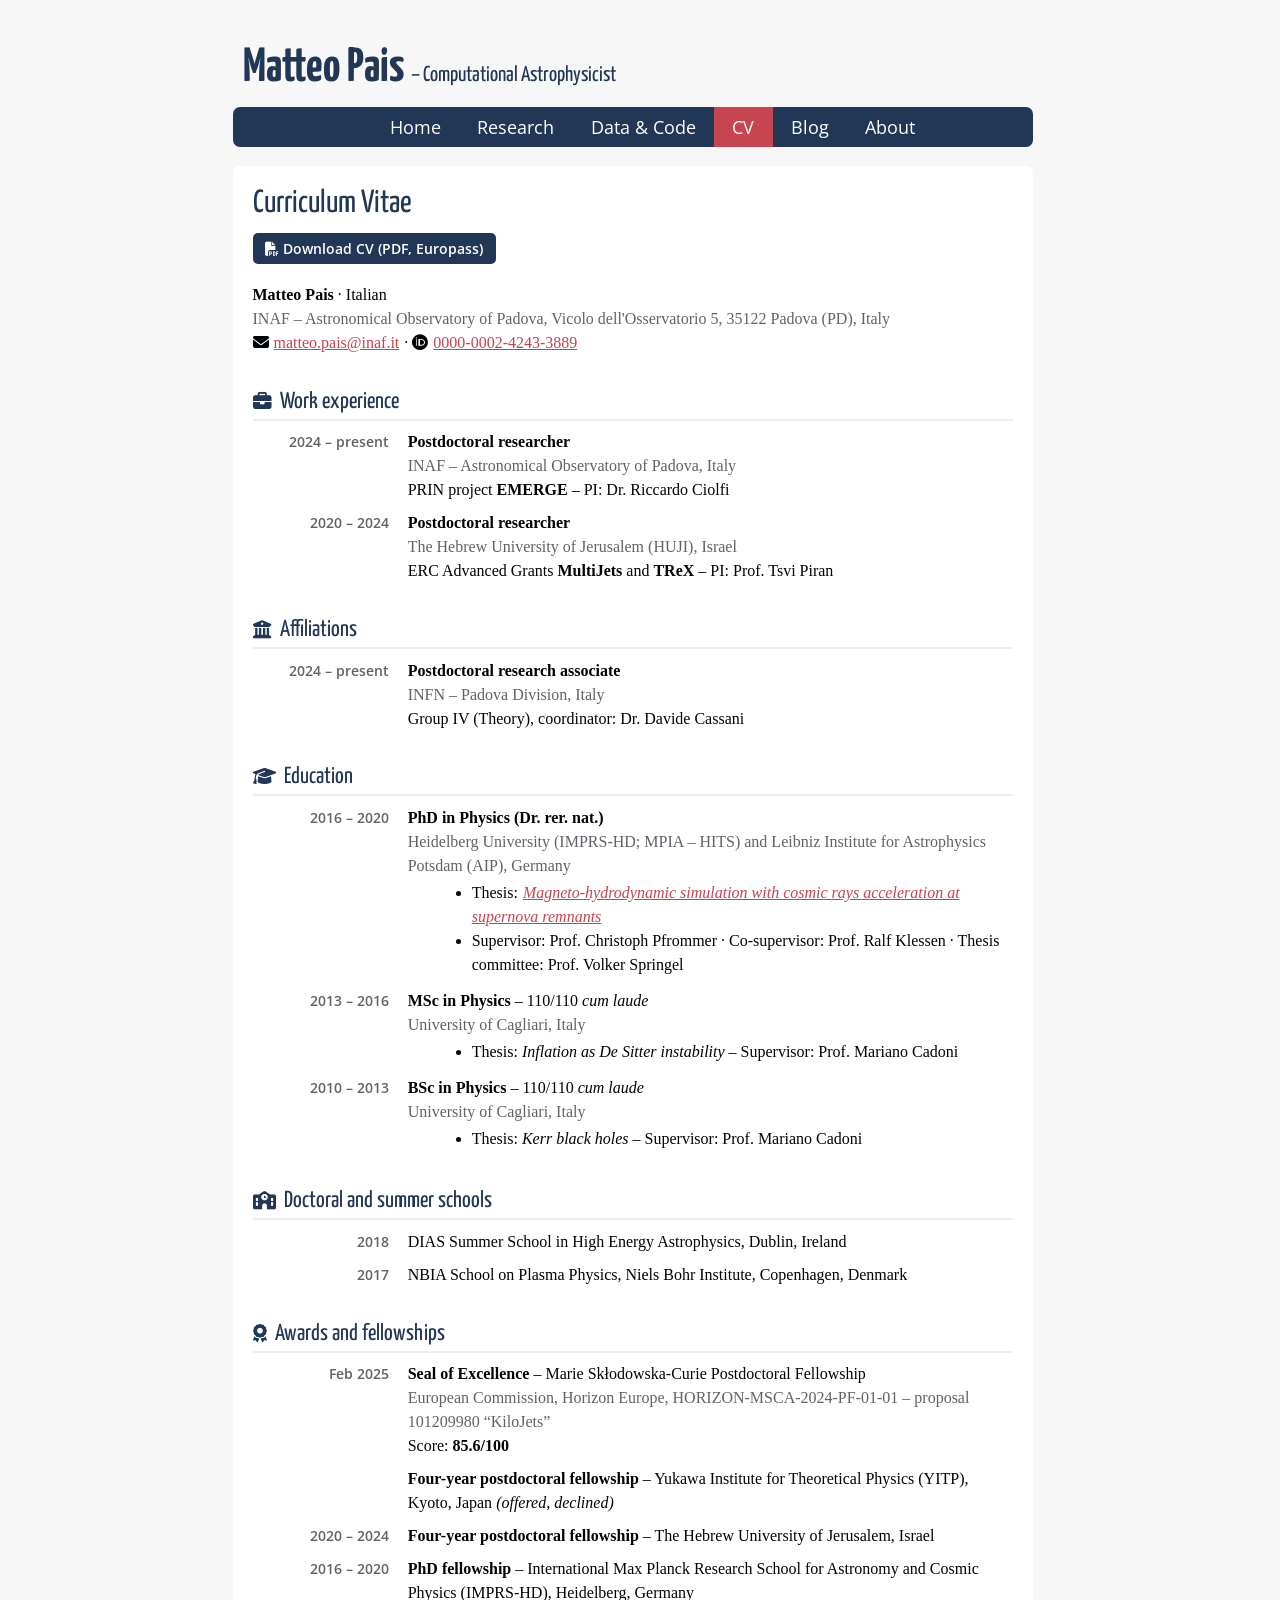
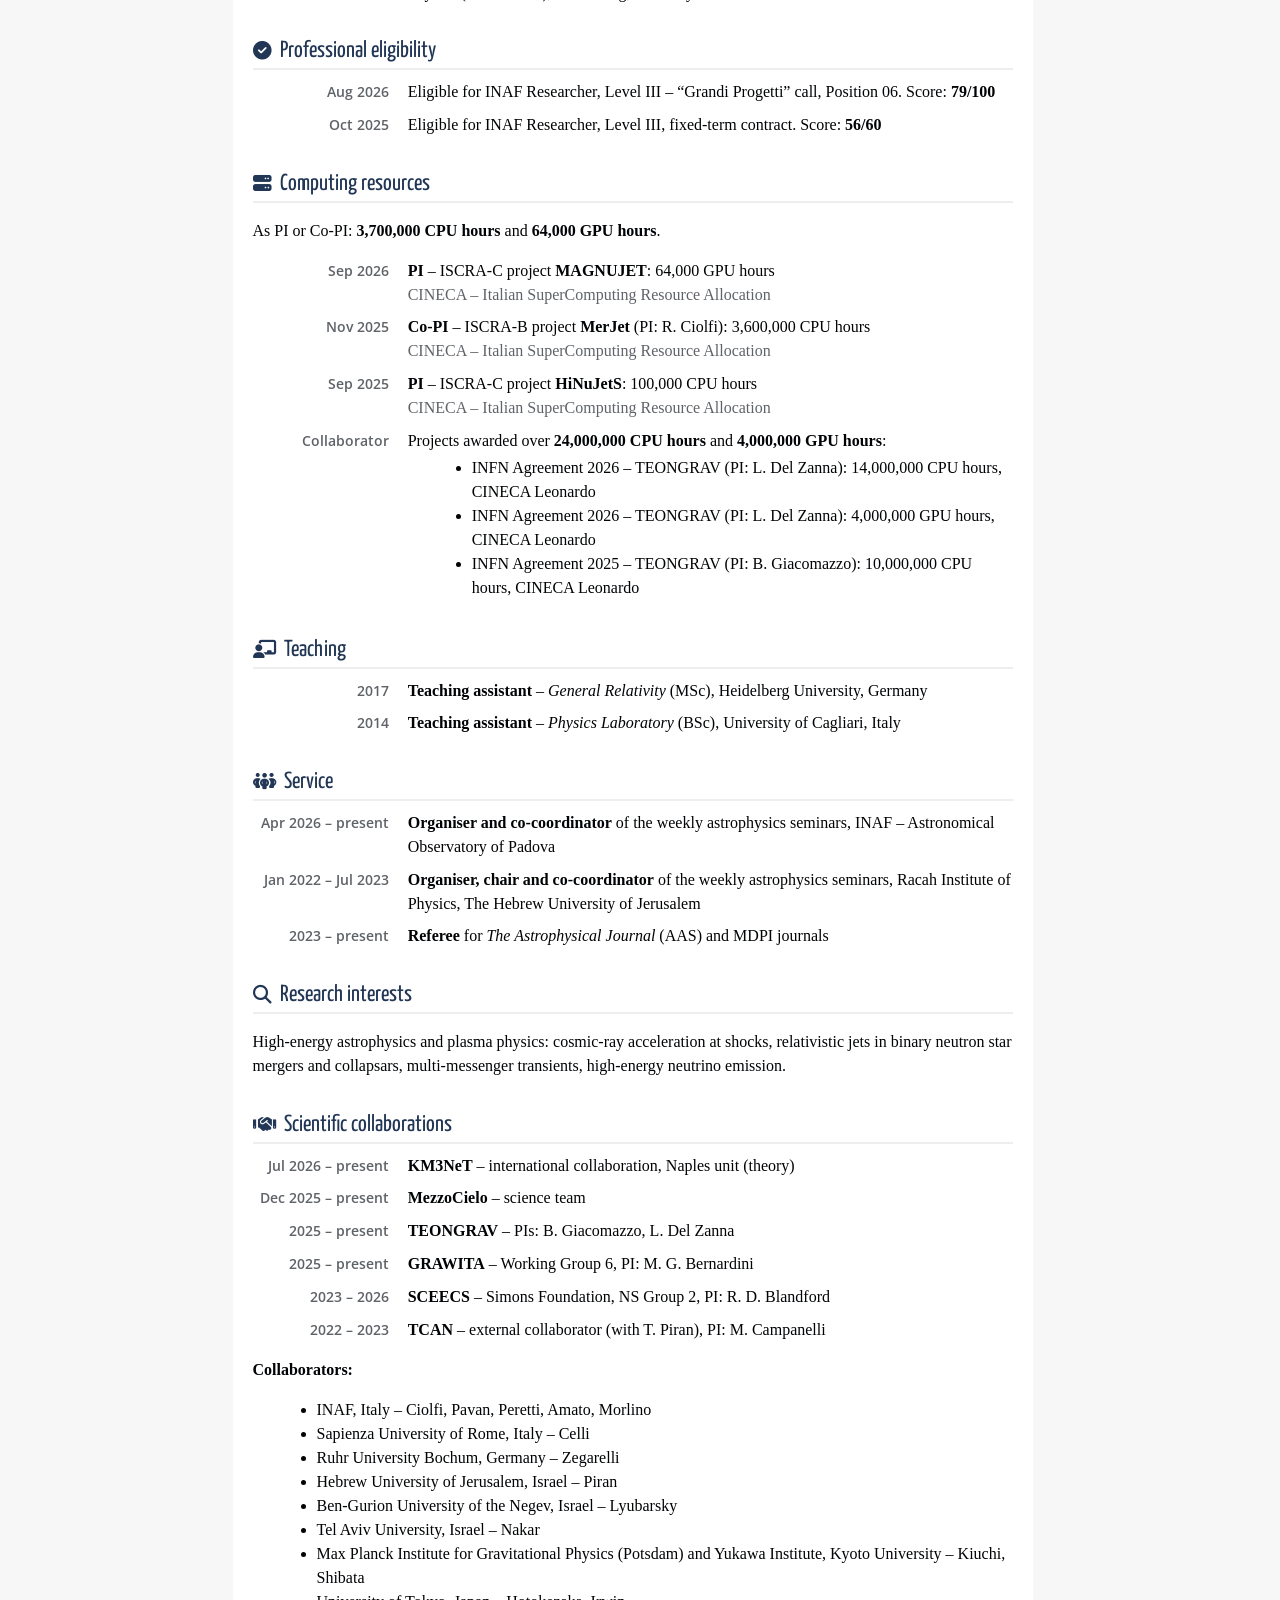
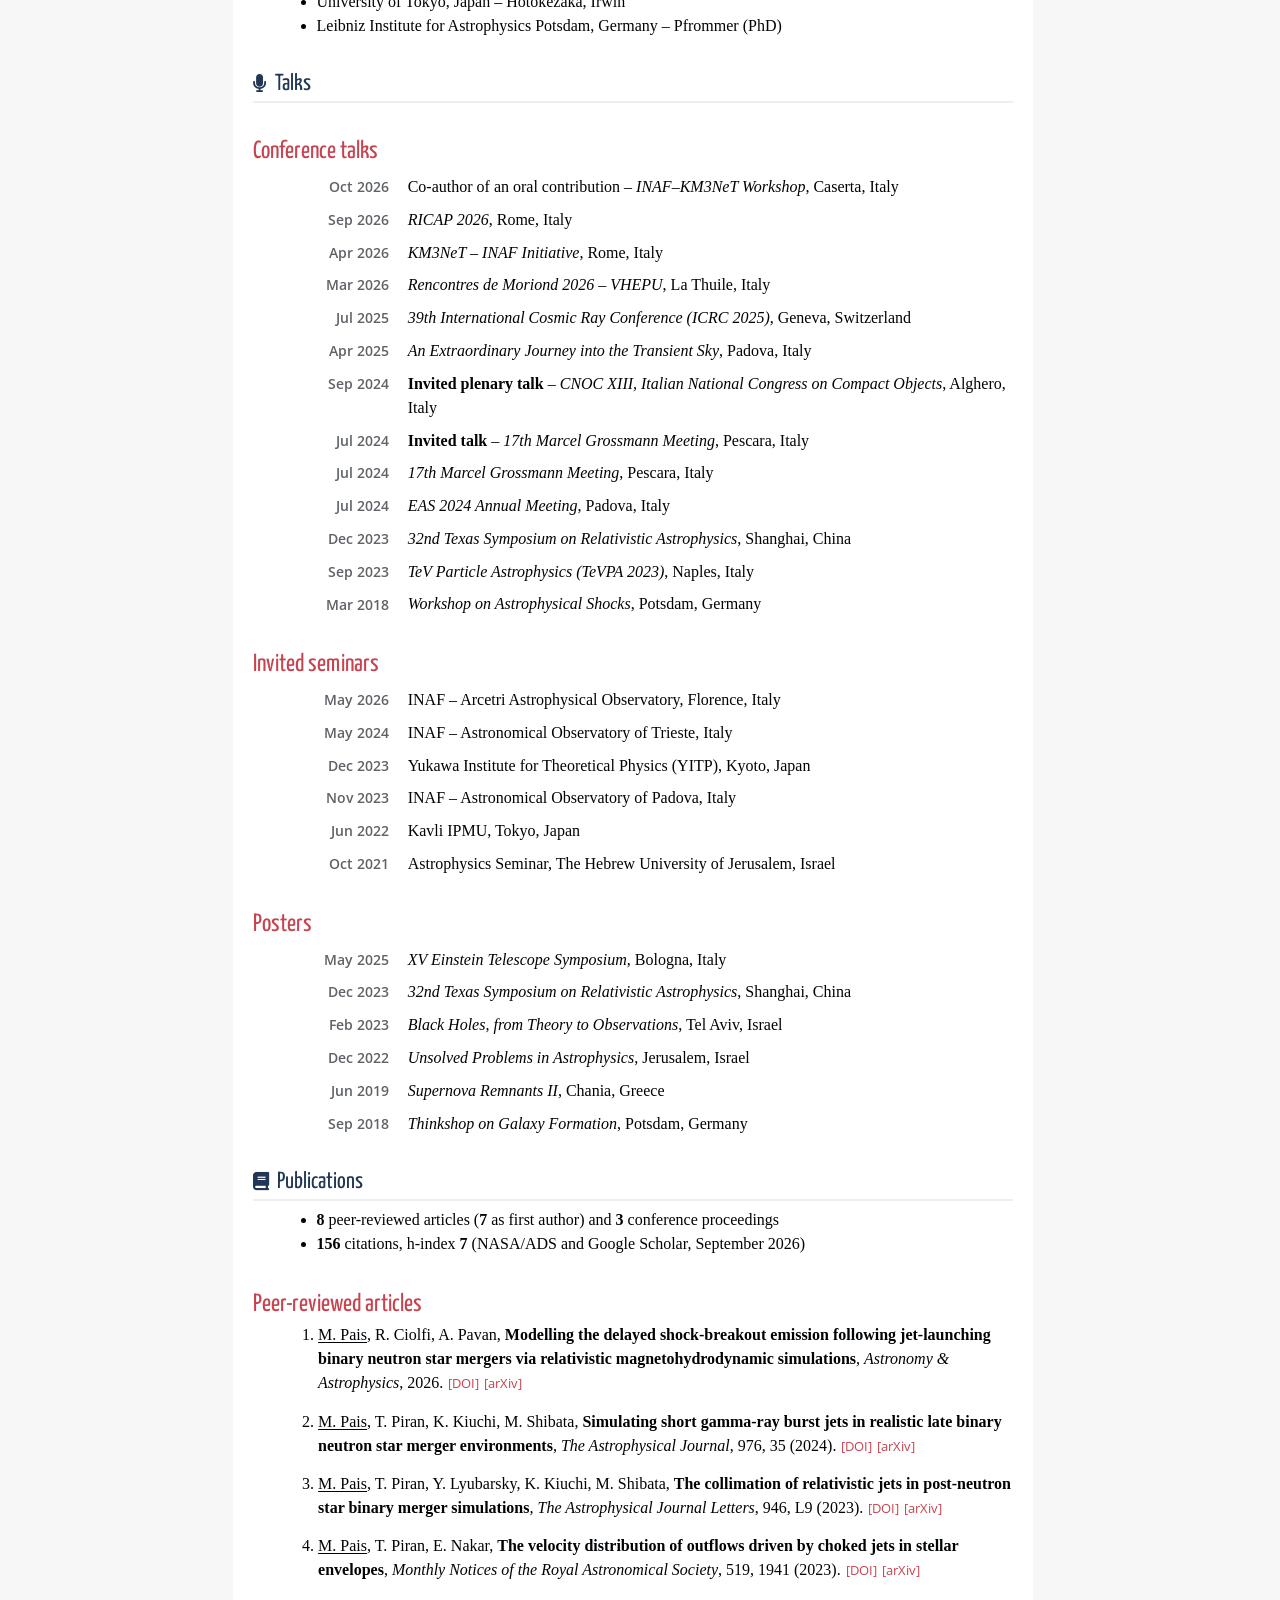
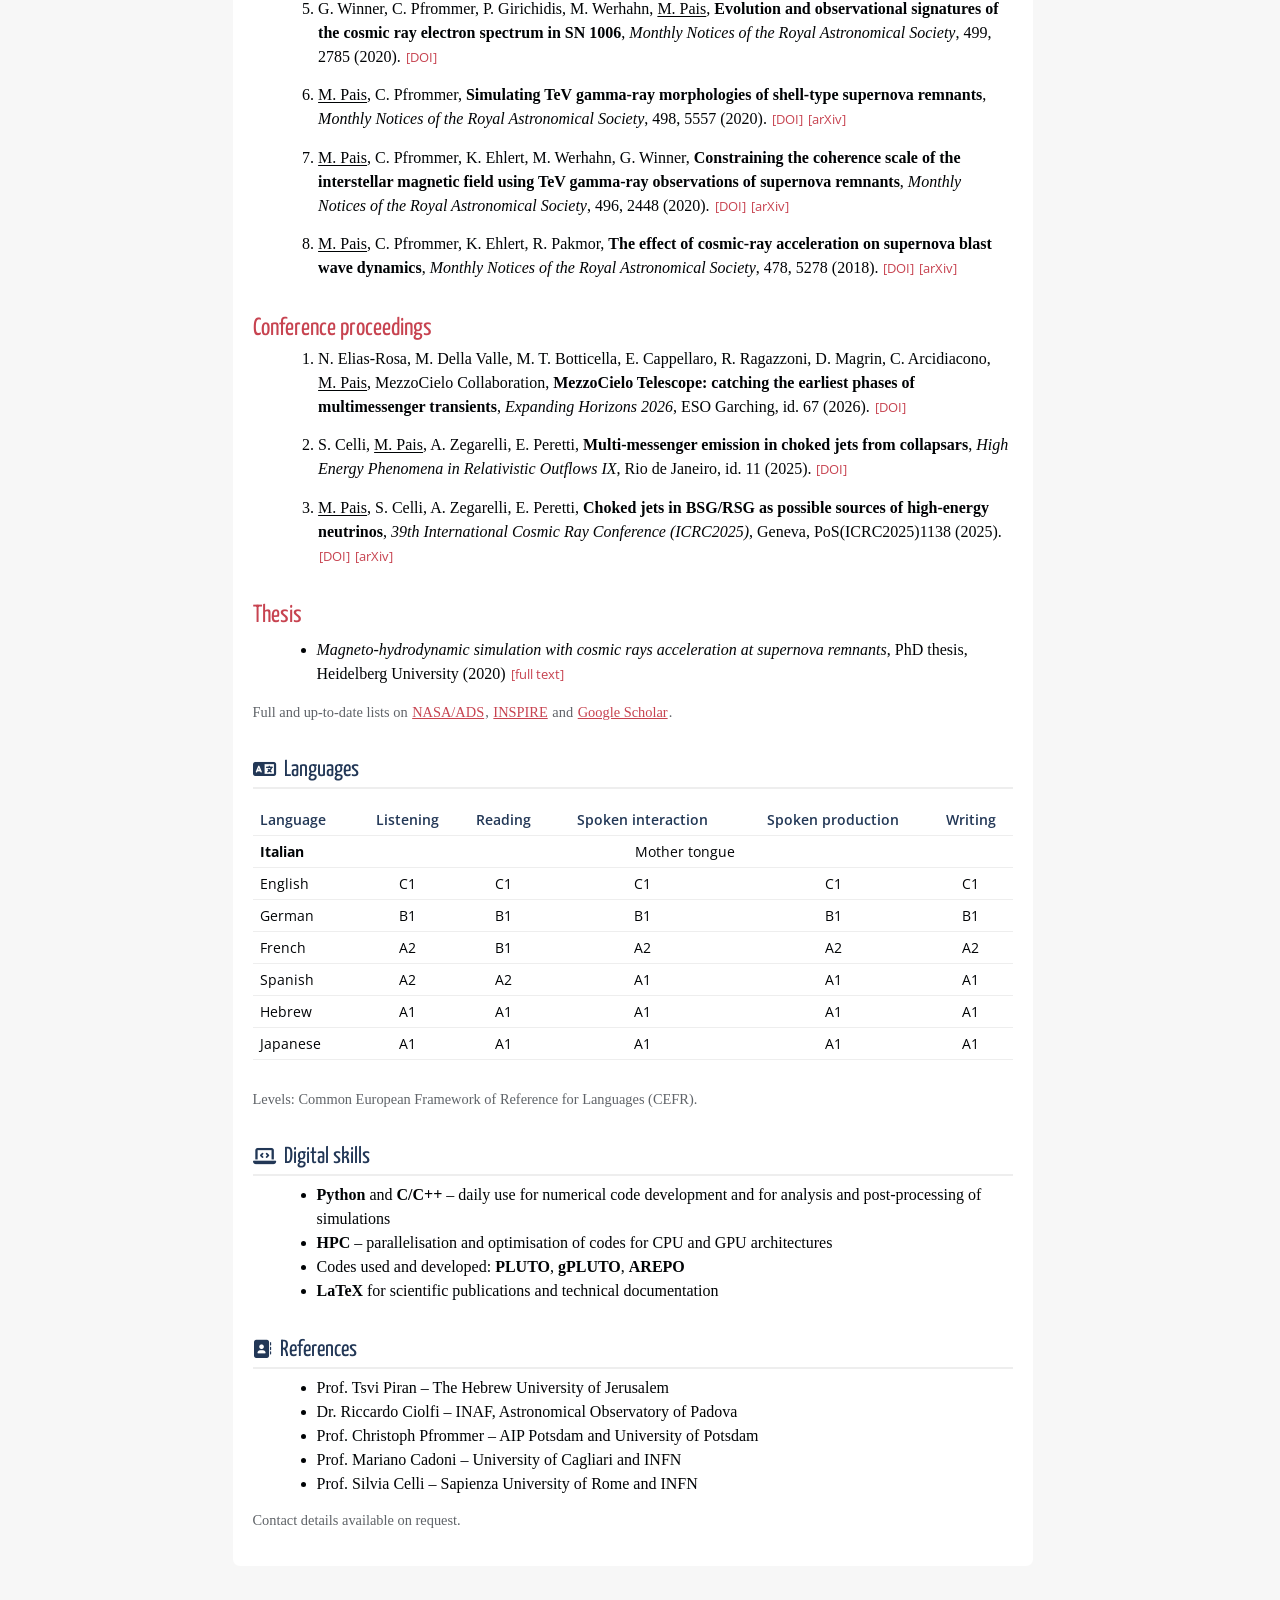
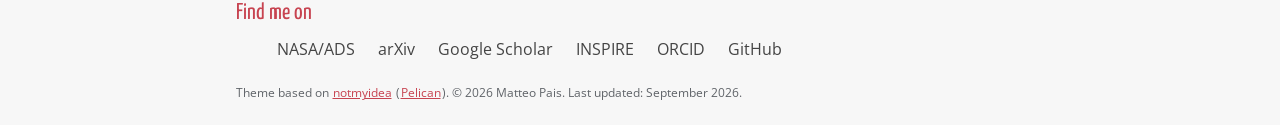
==== cv.html @ 7fea7e59 "Rewrite site: news, research, data & code, CV, blog, about - Home: updated bio (INAF-OAPd, INFN, KM3" ====
<!DOCTYPE html>
<html lang="en">
<head>
  <meta charset="utf-8" />
  <meta name="viewport" content="width=device-width, initial-scale=1.0" />
  <title>CV – Matteo Pais</title>
  <meta name="description" content="Curriculum vitae of Matteo Pais (extended Europass version)." />
  <meta name="author" content="Matteo Pais" />
  <meta property="og:site_name" content="Matteo Pais" />
  <meta property="og:title" content="CV – Matteo Pais" />
  <meta property="og:description" content="Curriculum vitae of Matteo Pais (extended Europass version)." />
  <meta property="og:image" content="https://metatapios.github.io/me.jpg" />
  <meta property="og:url" content="https://metatapios.github.io/cv.html" />
  <link rel="preconnect" href="https://fonts.googleapis.com" />
  <link rel="preconnect" href="https://fonts.gstatic.com" crossorigin />
  <link rel="stylesheet" href="https://fonts.googleapis.com/css2?family=Open+Sans:ital,wght@0,400;0,600;0,700;1,400&amp;family=Yanone+Kaffeesatz:wght@400;700&amp;display=swap" />
  <link rel="stylesheet" href="https://cdnjs.cloudflare.com/ajax/libs/font-awesome/6.1.1/css/all.min.css" integrity="sha512-KfkfwYDsLkIlwQp6LFnl8zNdLGxu9YAA1QvwINks4PhcElQSvqcyVLLD9aMhXd13uQjoXtEKNosOWaZqXgel0g==" crossorigin="anonymous" referrerpolicy="no-referrer" />
  <link rel="stylesheet" href="main.css" />
  <link rel="stylesheet" href="site.css" />
  <!-- Google Analytics (GA4) -->
  <script async src="https://www.googletagmanager.com/gtag/js?id=G-FQSKMZWFDB"></script>
  <script>
    window.dataLayer = window.dataLayer || [];
    function gtag(){dataLayer.push(arguments);}
    gtag('js', new Date());
    gtag('config', 'G-FQSKMZWFDB');
  </script>
</head>

<body id="cv" class="home">
  <header id="banner" class="body">
    <h1><a href="index.html">Matteo Pais <strong>– Computational Astrophysicist</strong></a></h1>
    <nav>
      <ul>
        <li><a href="index.html">Home</a></li>
        <li><a href="research.html">Research</a></li>
        <li><a href="data-code.html">Data &amp; Code</a></li>
        <li class="active"><a href="cv.html">CV</a></li>
        <li><a href="blog.html">Blog</a></li>
        <li><a href="about.html">About</a></li>
      </ul>
    </nav>
  </header><!-- /#banner -->

  <section id="content" class="body">
<h2>Curriculum Vitae</h2>
<p class="cv-actions">
  <a class="btn" href="files/CV.pdf"><i class="fa-solid fa-file-pdf"></i> Download CV (PDF, Europass)</a>
</p>
<p><strong>Matteo Pais</strong> · Italian<br>
<span class="muted">INAF – Astronomical Observatory of Padova, Vicolo dell'Osservatorio 5, 35122 Padova (PD), Italy</span><br>
<i class="fa-solid fa-envelope"></i> <a class="eml" data-u="matteo.pais" data-d="inaf.it" href="index.html">matteo.pais [at] inaf.it</a> ·
<i class="fa-brands fa-orcid"></i> <a href="https://orcid.org/0000-0002-4243-3889">0000-0002-4243-3889</a></p>
<h2 class="cv-section"><i class="fa-solid fa-briefcase"></i> Work experience</h2>
<dl class="cv">
  <dt>2024 – present</dt>
  <dd><strong>Postdoctoral researcher</strong><br><span class='org'>INAF – Astronomical Observatory of Padova, Italy</span><br>PRIN project <strong>EMERGE</strong> – PI: Dr. Riccardo Ciolfi</dd>
  <dt>2020 – 2024</dt>
  <dd><strong>Postdoctoral researcher</strong><br><span class='org'>The Hebrew University of Jerusalem (HUJI), Israel</span><br>ERC Advanced Grants <strong>MultiJets</strong> and <strong>TReX</strong> – PI: Prof. Tsvi Piran</dd>
</dl>
<h2 class="cv-section"><i class="fa-solid fa-building-columns"></i> Affiliations</h2>
<dl class="cv">
  <dt>2024 – present</dt>
  <dd><strong>Postdoctoral research associate</strong><br><span class='org'>INFN – Padova Division, Italy</span><br>Group IV (Theory), coordinator: Dr. Davide Cassani</dd>
</dl>
<h2 class="cv-section"><i class="fa-solid fa-graduation-cap"></i> Education</h2>
<dl class="cv">
  <dt>2016 – 2020</dt>
  <dd><strong>PhD in Physics (Dr. rer. nat.)</strong><br><span class='org'>Heidelberg University (IMPRS-HD; MPIA – HITS) and Leibniz Institute for Astrophysics Potsdam (AIP), Germany</span><ul><li>Thesis: <a href='https://archiv.ub.uni-heidelberg.de/volltextserver/29011/'><em>Magneto-hydrodynamic simulation with cosmic rays acceleration at supernova remnants</em></a></li><li>Supervisor: Prof. Christoph Pfrommer · Co-supervisor: Prof. Ralf Klessen · Thesis committee: Prof. Volker Springel</li></ul></dd>
  <dt>2013 – 2016</dt>
  <dd><strong>MSc in Physics</strong> – 110/110 <em>cum laude</em><br><span class='org'>University of Cagliari, Italy</span><ul><li>Thesis: <em>Inflation as De Sitter instability</em> – Supervisor: Prof. Mariano Cadoni</li></ul></dd>
  <dt>2010 – 2013</dt>
  <dd><strong>BSc in Physics</strong> – 110/110 <em>cum laude</em><br><span class='org'>University of Cagliari, Italy</span><ul><li>Thesis: <em>Kerr black holes</em> – Supervisor: Prof. Mariano Cadoni</li></ul></dd>
</dl>
<h2 class="cv-section"><i class="fa-solid fa-school"></i> Doctoral and summer schools</h2>
<dl class="cv">
  <dt>2018</dt>
  <dd>DIAS Summer School in High Energy Astrophysics, Dublin, Ireland</dd>
  <dt>2017</dt>
  <dd>NBIA School on Plasma Physics, Niels Bohr Institute, Copenhagen, Denmark</dd>
</dl>
<h2 class="cv-section"><i class="fa-solid fa-award"></i> Awards and fellowships</h2>
<dl class="cv">
  <dt>Feb 2025</dt>
  <dd><strong>Seal of Excellence</strong> – Marie Skłodowska-Curie Postdoctoral Fellowship<br><span class='org'>European Commission, Horizon Europe, HORIZON-MSCA-2024-PF-01-01 – proposal 101209980 “KiloJets”</span><br>Score: <strong>85.6/100</strong></dd>
  <dt></dt>
  <dd><strong>Four-year postdoctoral fellowship</strong> – Yukawa Institute for Theoretical Physics (YITP), Kyoto, Japan <em>(offered, declined)</em></dd>
  <dt>2020 – 2024</dt>
  <dd><strong>Four-year postdoctoral fellowship</strong> – The Hebrew University of Jerusalem, Israel</dd>
  <dt>2016 – 2020</dt>
  <dd><strong>PhD fellowship</strong> – International Max Planck Research School for Astronomy and Cosmic Physics (IMPRS-HD), Heidelberg, Germany</dd>
</dl>
<h2 class="cv-section"><i class="fa-solid fa-circle-check"></i> Professional eligibility</h2>
<dl class="cv">
  <dt>Aug 2026</dt>
  <dd>Eligible for INAF Researcher, Level III – “Grandi Progetti” call, Position 06. Score: <strong>79/100</strong></dd>
  <dt>Oct 2025</dt>
  <dd>Eligible for INAF Researcher, Level III, fixed-term contract. Score: <strong>56/60</strong></dd>
</dl>
<h2 class="cv-section" id="computing"><i class="fa-solid fa-server"></i> Computing resources</h2>
<p>As PI or Co-PI: <strong>3,700,000 CPU hours</strong> and <strong>64,000 GPU hours</strong>.</p>
<dl class="cv">
  <dt>Sep 2026</dt>
  <dd><strong>PI</strong> – ISCRA-C project <strong>MAGNUJET</strong>: 64,000 GPU hours<br><span class='org'>CINECA – Italian SuperComputing Resource Allocation</span></dd>
  <dt>Nov 2025</dt>
  <dd><strong>Co-PI</strong> – ISCRA-B project <strong>MerJet</strong> (PI: R. Ciolfi): 3,600,000 CPU hours<br><span class='org'>CINECA – Italian SuperComputing Resource Allocation</span></dd>
  <dt>Sep 2025</dt>
  <dd><strong>PI</strong> – ISCRA-C project <strong>HiNuJetS</strong>: 100,000 CPU hours<br><span class='org'>CINECA – Italian SuperComputing Resource Allocation</span></dd>
  <dt>Collaborator</dt>
  <dd>Projects awarded over <strong>24,000,000 CPU hours</strong> and <strong>4,000,000 GPU hours</strong>:<ul><li>INFN Agreement 2026 – TEONGRAV (PI: L. Del Zanna): 14,000,000 CPU hours, CINECA Leonardo</li><li>INFN Agreement 2026 – TEONGRAV (PI: L. Del Zanna): 4,000,000 GPU hours, CINECA Leonardo</li><li>INFN Agreement 2025 – TEONGRAV (PI: B. Giacomazzo): 10,000,000 CPU hours, CINECA Leonardo</li></ul></dd>
</dl>
<h2 class="cv-section"><i class="fa-solid fa-chalkboard-user"></i> Teaching</h2>
<dl class="cv">
  <dt>2017</dt>
  <dd><strong>Teaching assistant</strong> – <em>General Relativity</em> (MSc), Heidelberg University, Germany</dd>
  <dt>2014</dt>
  <dd><strong>Teaching assistant</strong> – <em>Physics Laboratory</em> (BSc), University of Cagliari, Italy</dd>
</dl>
<h2 class="cv-section"><i class="fa-solid fa-people-group"></i> Service</h2>
<dl class="cv">
  <dt>Apr 2026 – present</dt>
  <dd><strong>Organiser and co-coordinator</strong> of the weekly astrophysics seminars, INAF – Astronomical Observatory of Padova</dd>
  <dt>Jan 2022 – Jul 2023</dt>
  <dd><strong>Organiser, chair and co-coordinator</strong> of the weekly astrophysics seminars, Racah Institute of Physics, The Hebrew University of Jerusalem</dd>
  <dt>2023 – present</dt>
  <dd><strong>Referee</strong> for <em>The Astrophysical Journal</em> (AAS) and MDPI journals</dd>
</dl>
<h2 class="cv-section"><i class="fa-solid fa-magnifying-glass"></i> Research interests</h2>
<p>High-energy astrophysics and plasma physics: cosmic-ray acceleration at shocks, relativistic jets in binary neutron star
mergers and collapsars, multi-messenger transients, high-energy neutrino emission.</p>
<h2 class="cv-section"><i class="fa-solid fa-handshake"></i> Scientific collaborations</h2>
<dl class="cv">
  <dt>Jul 2026 – present</dt>
  <dd><strong>KM3NeT</strong> – international collaboration, Naples unit (theory)</dd>
  <dt>Dec 2025 – present</dt>
  <dd><strong>MezzoCielo</strong> – science team</dd>
  <dt>2025 – present</dt>
  <dd><strong>TEONGRAV</strong> – PIs: B. Giacomazzo, L. Del Zanna</dd>
  <dt>2025 – present</dt>
  <dd><strong>GRAWITA</strong> – Working Group 6, PI: M. G. Bernardini</dd>
  <dt>2023 – 2026</dt>
  <dd><strong>SCEECS</strong> – Simons Foundation, NS Group 2, PI: R. D. Blandford</dd>
  <dt>2022 – 2023</dt>
  <dd><strong>TCAN</strong> – external collaborator (with T. Piran), PI: M. Campanelli</dd>
</dl>
<p><strong>Collaborators:</strong></p>
<ul class="compact">
  <li>INAF, Italy – Ciolfi, Pavan, Peretti, Amato, Morlino</li>
  <li>Sapienza University of Rome, Italy – Celli</li>
  <li>Ruhr University Bochum, Germany – Zegarelli</li>
  <li>Hebrew University of Jerusalem, Israel – Piran</li>
  <li>Ben-Gurion University of the Negev, Israel – Lyubarsky</li>
  <li>Tel Aviv University, Israel – Nakar</li>
  <li>Max Planck Institute for Gravitational Physics (Potsdam) and Yukawa Institute, Kyoto University – Kiuchi, Shibata</li>
  <li>University of Tokyo, Japan – Hotokezaka, Irwin</li>
  <li>Leibniz Institute for Astrophysics Potsdam, Germany – Pfrommer (PhD)</li>
</ul>
<h2 class="cv-section"><i class="fa-solid fa-microphone"></i> Talks</h2>
<h3>Conference talks</h3>
<dl class="cv">
  <dt>Oct 2026</dt>
  <dd>Co-author of an oral contribution – <em>INAF–KM3NeT Workshop</em>, Caserta, Italy</dd>
  <dt>Sep 2026</dt>
  <dd><em>RICAP 2026</em>, Rome, Italy</dd>
  <dt>Apr 2026</dt>
  <dd><em>KM3NeT – INAF Initiative</em>, Rome, Italy</dd>
  <dt>Mar 2026</dt>
  <dd><em>Rencontres de Moriond 2026 – VHEPU</em>, La Thuile, Italy</dd>
  <dt>Jul 2025</dt>
  <dd><em>39th International Cosmic Ray Conference (ICRC 2025)</em>, Geneva, Switzerland</dd>
  <dt>Apr 2025</dt>
  <dd><em>An Extraordinary Journey into the Transient Sky</em>, Padova, Italy</dd>
  <dt>Sep 2024</dt>
  <dd><strong>Invited plenary talk</strong> – <em>CNOC XIII, Italian National Congress on Compact Objects</em>, Alghero, Italy</dd>
  <dt>Jul 2024</dt>
  <dd><strong>Invited talk</strong> – <em>17th Marcel Grossmann Meeting</em>, Pescara, Italy</dd>
  <dt>Jul 2024</dt>
  <dd><em>17th Marcel Grossmann Meeting</em>, Pescara, Italy</dd>
  <dt>Jul 2024</dt>
  <dd><em>EAS 2024 Annual Meeting</em>, Padova, Italy</dd>
  <dt>Dec 2023</dt>
  <dd><em>32nd Texas Symposium on Relativistic Astrophysics</em>, Shanghai, China</dd>
  <dt>Sep 2023</dt>
  <dd><em>TeV Particle Astrophysics (TeVPA 2023)</em>, Naples, Italy</dd>
  <dt>Mar 2018</dt>
  <dd><em>Workshop on Astrophysical Shocks</em>, Potsdam, Germany</dd>
</dl>
<h3>Invited seminars</h3>
<dl class="cv">
  <dt>May 2026</dt>
  <dd>INAF – Arcetri Astrophysical Observatory, Florence, Italy</dd>
  <dt>May 2024</dt>
  <dd>INAF – Astronomical Observatory of Trieste, Italy</dd>
  <dt>Dec 2023</dt>
  <dd>Yukawa Institute for Theoretical Physics (YITP), Kyoto, Japan</dd>
  <dt>Nov 2023</dt>
  <dd>INAF – Astronomical Observatory of Padova, Italy</dd>
  <dt>Jun 2022</dt>
  <dd>Kavli IPMU, Tokyo, Japan</dd>
  <dt>Oct 2021</dt>
  <dd>Astrophysics Seminar, The Hebrew University of Jerusalem, Israel</dd>
</dl>
<h3>Posters</h3>
<dl class="cv">
  <dt>May 2025</dt>
  <dd><em>XV Einstein Telescope Symposium</em>, Bologna, Italy</dd>
  <dt>Dec 2023</dt>
  <dd><em>32nd Texas Symposium on Relativistic Astrophysics</em>, Shanghai, China</dd>
  <dt>Feb 2023</dt>
  <dd><em>Black Holes, from Theory to Observations</em>, Tel Aviv, Israel</dd>
  <dt>Dec 2022</dt>
  <dd><em>Unsolved Problems in Astrophysics</em>, Jerusalem, Israel</dd>
  <dt>Jun 2019</dt>
  <dd><em>Supernova Remnants II</em>, Chania, Greece</dd>
  <dt>Sep 2018</dt>
  <dd><em>Thinkshop on Galaxy Formation</em>, Potsdam, Germany</dd>
</dl>
<h2 class="cv-section" id="publications"><i class="fa-solid fa-book"></i> Publications</h2>
<ul class="compact">
  <li><strong>8</strong> peer-reviewed articles (<strong>7</strong> as first author) and <strong>3</strong> conference proceedings</li>
  <li><strong>156</strong> citations, h-index <strong>7</strong> (NASA/ADS and Google Scholar, September 2026)</li>
</ul>

<h3>Peer-reviewed articles</h3>
<ol class="pubs">
  <li><span class="me">M. Pais</span>, R. Ciolfi, A. Pavan, <span class="title">Modelling the delayed shock-breakout emission following jet-launching binary neutron star mergers via relativistic magnetohydrodynamic simulations</span>, <em>Astronomy &amp; Astrophysics</em>, 2026. <span class="links"><a href="https://doi.org/10.1051/0004-6361/202661692">[DOI]</a> <a href="https://arxiv.org/abs/2606.29515">[arXiv]</a></span></li>
  <li><span class="me">M. Pais</span>, T. Piran, K. Kiuchi, M. Shibata, <span class="title">Simulating short gamma-ray burst jets in realistic late binary neutron star merger environments</span>, <em>The Astrophysical Journal</em>, 976, 35 (2024). <span class="links"><a href="https://doi.org/10.3847/1538-4357/ad7d04">[DOI]</a> <a href="https://arxiv.org/abs/2407.19002">[arXiv]</a></span></li>
  <li><span class="me">M. Pais</span>, T. Piran, Y. Lyubarsky, K. Kiuchi, M. Shibata, <span class="title">The collimation of relativistic jets in post-neutron star binary merger simulations</span>, <em>The Astrophysical Journal Letters</em>, 946, L9 (2023). <span class="links"><a href="https://doi.org/10.3847/2041-8213/acc2c5">[DOI]</a> <a href="https://arxiv.org/abs/2211.09135">[arXiv]</a></span></li>
  <li><span class="me">M. Pais</span>, T. Piran, E. Nakar, <span class="title">The velocity distribution of outflows driven by choked jets in stellar envelopes</span>, <em>Monthly Notices of the Royal Astronomical Society</em>, 519, 1941 (2023). <span class="links"><a href="https://doi.org/10.1093/mnras/stac3640">[DOI]</a> <a href="https://arxiv.org/abs/2208.14459">[arXiv]</a></span></li>
  <li>G. Winner, C. Pfrommer, P. Girichidis, M. Werhahn, <span class="me">M. Pais</span>, <span class="title">Evolution and observational signatures of the cosmic ray electron spectrum in SN 1006</span>, <em>Monthly Notices of the Royal Astronomical Society</em>, 499, 2785 (2020). <span class="links"><a href="https://doi.org/10.1093/mnras/staa2989">[DOI]</a></span></li>
  <li><span class="me">M. Pais</span>, C. Pfrommer, <span class="title">Simulating TeV gamma-ray morphologies of shell-type supernova remnants</span>, <em>Monthly Notices of the Royal Astronomical Society</em>, 498, 5557 (2020). <span class="links"><a href="https://doi.org/10.1093/mnras/staa2827">[DOI]</a> <a href="https://arxiv.org/abs/2009.06649">[arXiv]</a></span></li>
  <li><span class="me">M. Pais</span>, C. Pfrommer, K. Ehlert, M. Werhahn, G. Winner, <span class="title">Constraining the coherence scale of the interstellar magnetic field using TeV gamma-ray observations of supernova remnants</span>, <em>Monthly Notices of the Royal Astronomical Society</em>, 496, 2448 (2020). <span class="links"><a href="https://doi.org/10.1093/mnras/staa1678">[DOI]</a> <a href="https://arxiv.org/abs/1805.03216">[arXiv]</a></span></li>
  <li><span class="me">M. Pais</span>, C. Pfrommer, K. Ehlert, R. Pakmor, <span class="title">The effect of cosmic-ray acceleration on supernova blast wave dynamics</span>, <em>Monthly Notices of the Royal Astronomical Society</em>, 478, 5278 (2018). <span class="links"><a href="https://doi.org/10.1093/mnras/sty1410">[DOI]</a> <a href="https://arxiv.org/abs/1805.00128">[arXiv]</a></span></li>
</ol>
<h3>Conference proceedings</h3>
<ol class="pubs">
  <li>N. Elias-Rosa, M. Della Valle, M. T. Botticella, E. Cappellaro, R. Ragazzoni, D. Magrin, C. Arcidiacono, <span class="me">M. Pais</span>, MezzoCielo Collaboration, <span class="title">MezzoCielo Telescope: catching the earliest phases of multimessenger transients</span>, <em>Expanding Horizons 2026</em>, ESO Garching, id. 67 (2026). <span class="links"><a href="https://doi.org/10.5281/zenodo.21841550">[DOI]</a></span></li>
  <li>S. Celli, <span class="me">M. Pais</span>, A. Zegarelli, E. Peretti, <span class="title">Multi-messenger emission in choked jets from collapsars</span>, <em>High Energy Phenomena in Relativistic Outflows IX</em>, Rio de Janeiro, id. 11 (2025). <span class="links"><a href="https://doi.org/10.22323/1.510.0011">[DOI]</a></span></li>
  <li><span class="me">M. Pais</span>, S. Celli, A. Zegarelli, E. Peretti, <span class="title">Choked jets in BSG/RSG as possible sources of high-energy neutrinos</span>, <em>39th International Cosmic Ray Conference (ICRC2025)</em>, Geneva, PoS(ICRC2025)1138 (2025). <span class="links"><a href="https://doi.org/10.22323/1.501.1138">[DOI]</a> <a href="https://arxiv.org/abs/2509.22419">[arXiv]</a></span></li>
</ol>
<h3>Thesis</h3>
<ul><li><em>Magneto-hydrodynamic simulation with cosmic rays acceleration at supernova remnants</em>, PhD thesis, Heidelberg University (2020) <span class="links"><a href="https://archiv.ub.uni-heidelberg.de/volltextserver/29011/">[full text]</a></span></li></ul>
<p class="small muted">Full and up-to-date lists on <a href="https://ui.adsabs.harvard.edu/search/fq=%7B!type%3Daqp%20v%3D%24fq_database%7D&fq_database=(database%3Aastronomy%20OR%20database%3Aphysics)&p_=0&q=%3Dauthor%3A%22Pais%2C%20Matteo%22%20OR%20%3Dauthor%3A%22Pais%2C%20M%22%20year%3A2018-&sort=date%20desc%2C%20bibcode%20desc">NASA/ADS</a>, <a href="https://inspirehep.net/authors/1820565">INSPIRE</a> and <a href="https://scholar.google.it/citations?user=K6QO73EAAAAJ&hl=en&oi=ao">Google Scholar</a>.</p>

<h2 class="cv-section"><i class="fa-solid fa-language"></i> Languages</h2>
<div class="table-wrap"><table class="lang">
  <thead><tr><th>Language</th><th>Listening</th><th>Reading</th><th>Spoken interaction</th><th>Spoken production</th><th>Writing</th></tr></thead>
  <tbody>
    <tr><td><strong>Italian</strong></td><td colspan="5">Mother tongue</td></tr>
    <tr><td>English</td><td>C1</td><td>C1</td><td>C1</td><td>C1</td><td>C1</td></tr>
    <tr><td>German</td><td>B1</td><td>B1</td><td>B1</td><td>B1</td><td>B1</td></tr>
    <tr><td>French</td><td>A2</td><td>B1</td><td>A2</td><td>A2</td><td>A2</td></tr>
    <tr><td>Spanish</td><td>A2</td><td>A2</td><td>A1</td><td>A1</td><td>A1</td></tr>
    <tr><td>Hebrew</td><td>A1</td><td>A1</td><td>A1</td><td>A1</td><td>A1</td></tr>
    <tr><td>Japanese</td><td>A1</td><td>A1</td><td>A1</td><td>A1</td><td>A1</td></tr>
  </tbody>
</table></div>
<p class="small muted">Levels: Common European Framework of Reference for Languages (CEFR).</p>
<h2 class="cv-section"><i class="fa-solid fa-laptop-code"></i> Digital skills</h2>
<ul class="compact">
  <li><strong>Python</strong> and <strong>C/C++</strong> – daily use for numerical code development and for analysis and post-processing of simulations</li>
  <li><strong>HPC</strong> – parallelisation and optimisation of codes for CPU and GPU architectures</li>
  <li>Codes used and developed: <strong>PLUTO</strong>, <strong>gPLUTO</strong>, <strong>AREPO</strong></li>
  <li><strong>LaTeX</strong> for scientific publications and technical documentation</li>
</ul>
<h2 class="cv-section"><i class="fa-solid fa-address-book"></i> References</h2>
<ul class="compact">
  <li>Prof. Tsvi Piran – The Hebrew University of Jerusalem</li>
  <li>Dr. Riccardo Ciolfi – INAF, Astronomical Observatory of Padova</li>
  <li>Prof. Christoph Pfrommer – AIP Potsdam and University of Potsdam</li>
  <li>Prof. Mariano Cadoni – University of Cagliari and INFN</li>
  <li>Prof. Silvia Celli – Sapienza University of Rome and INFN</li>
</ul>
<p class="small muted">Contact details available on request.</p>
  </section>

  <section id="extras" class="body">
    <div class="blogroll">
      <h2>Find me on</h2>
      <ul>
        <li><a href="https://ui.adsabs.harvard.edu/search/fq=%7B!type%3Daqp%20v%3D%24fq_database%7D&fq_database=(database%3Aastronomy%20OR%20database%3Aphysics)&p_=0&q=%3Dauthor%3A%22Pais%2C%20Matteo%22%20OR%20%3Dauthor%3A%22Pais%2C%20M%22%20year%3A2018-&sort=date%20desc%2C%20bibcode%20desc">NASA/ADS</a></li>
        <li><a href="https://arxiv.org/search/?query=Pais%2C+Matteo&searchtype=author">arXiv</a></li>
        <li><a href="https://scholar.google.it/citations?user=K6QO73EAAAAJ&hl=en&oi=ao">Google Scholar</a></li>
        <li><a href="https://inspirehep.net/authors/1820565">INSPIRE</a></li>
        <li><a href="https://orcid.org/0000-0002-4243-3889">ORCID</a></li>
        <li><a href="https://github.com/metatapios">GitHub</a></li>
      </ul>
    </div><!-- /.blogroll -->
  </section><!-- /#extras -->

  <footer id="contentinfo" class="body">
    <address id="about" class="vcard body">
      Theme based on <a href="https://www.smashingmagazine.com/2009/08/designing-a-html-5-layout-from-scratch/">notmyidea</a> (<a href="https://getpelican.com/">Pelican</a>).
      &copy; 2026 Matteo Pais. Last updated: September 2026.
    </address><!-- /#about -->
  </footer><!-- /#contentinfo -->

  <script>
    // Assemble e-mail links at runtime to keep addresses away from simple scrapers
    document.querySelectorAll('a.eml').forEach(function (a) {
      var addr = a.dataset.u + '@' + a.dataset.d;
      a.href = 'mailto:' + addr;
      a.textContent = addr;
    });
  </script>
</body>
</html>
---- main.css ----
/*
	Name: Smashing HTML5
	Date: July 2009
	Description: Sample layout for HTML5 and CSS3 goodness.
	Version: 1.0
	License: MIT <https://opensource.org/licenses/MIT>
	Licensed by: Smashing Media GmbH <https://www.smashingmagazine.com/>
	Original author: Enrique Ramírez <http://enrique-ramirez.com/>
*/

/* Fonts (Open Sans, Yanone Kaffeesatz) are loaded via <link> in each page head */

/***** Global *****/

html {
  overflow-y: scroll; 
  scrollbar-gutter: stable; 
  /* width: 100vw; */
  /* https://stackoverflow.com/a/18548518/2144720 */
}

/* Body */
body {
    background-color: #f7f7f7;
    color: #000305;
    font-size: 100%; /* Base font size: 14px */
    font-family: 'Open Sans', Arial, sans-serif;
    line-height: 1.5;    
    margin: 0;
    padding: 0;
    text-align: left;
}

/* Headings */
h1 {font-size: 2em }
h2 {font-size: 1.571em}	/* 22px */
h3 {font-size: 1.429em}	/* 20px */
h4 {font-size: 1.286em}	/* 18px */
h5 {font-size: 1.143em}	/* 16px */
h6 {font-size: 1em}		/* 14px */

h1, h2, h3, h4, h5, h6 {
	font-weight: 400;
	line-height: 1.1;
	margin-bottom: .6em;
    font-family: 'Yanone Kaffeesatz', arial, serif;
}

h3, h4, h5, h6 { margin-top: .8em; }

hr { border: 2px solid #EEEEEE; }

/* Anchors */
a {outline: 0;}
a img {border: 0px; text-decoration: none;}
a:link, a:visited {
	color: #C74350;
	padding: 0 1px;
	text-decoration: underline;
}
a:hover, a:active {
	background-color: #C74350;
	color: #fff;
	text-decoration: none;
	text-shadow: 1px 1px 1px #333;
}

h1 a:hover {
    background-color: inherit
}

/* Paragraphs */
div.line-block,
p { margin-top: 1em;
    margin-bottom: 1em;}

strong, b {font-weight: bold;}
em, i {font-style: italic;}

/* Lists */
ul {
	list-style: outside disc;
	margin: 0em 0 0 1.5em;
}

ol {
	list-style: outside decimal;
	margin: 0em 0 0 1.5em;
}

li { margin-top: 0.5em;
     margin-bottom: 1em; }

.compact {
	/*margin-top: -1em;*/
	/*margin-bottom: -1em;*/
}
.compact > li {
	margin-top: 0;
	margin-bottom: 0;
}
li ul {
	margin-top: -1em;
	/*margin-bottom: -1em;*/
}
li ol {
	margin-top: -1em;
	/*margin-bottom: -1em;*/
}
li li {
	margin-top: 0;
	margin-bottom: 0;
}

.post-info {
    float:right;
    margin:10px;
    padding:5px;
}

.post-info p{
    margin-top: 1px;
    margin-bottom: 1px;
}

.readmore { float: right }

dl {margin: 0 0 1.5em 0;}
dt {font-weight: bold;}
dd {margin-left: 1.5em;}

pre{background-color:  rgb(238, 238, 238); padding: 10px; margin: 10px; overflow: auto;}

/* Quotes */
blockquote {
    margin: 20px;
    font-style: italic;
}
cite {}

q {}

div.note {
   float: right;
   margin: 5px;
   font-size: 85%;
   max-width: 300px;
}

/* Tables */
table {margin: .5em auto 1.5em auto; width: 98%;}

	/* Thead */
	thead th {padding: .5em .4em; text-align: left;}
	thead td {}

	/* Tbody */
	tbody td {padding: .5em .4em;}
	tbody th {}

	tbody .alt td {}
	tbody .alt th {}

	/* Tfoot */
	tfoot th {}
	tfoot td {}

/* HTML5 tags */
header, section, footer,
aside, nav, article, figure {
	display: block;
}

/***** Layout *****/
.body {clear: both; margin: 0 auto; max-width: 800px;}
img { max-width: 100%; }
img.right, figure.right, div.figure.align-right {
    float: right;
    margin: 0 0 2em 2em;
}
img.left, figure.left, div.figure.align-left {
    float: left;
    margin: 0 2em 2em 0;
}

/* .rst support */
div.figure img, figure img {  /* to fill figure exactly */
    max-width: 100%;
}
div.figure p.caption, figure p.caption { /* margin provided by figure */
    margin-top: 0;
    margin-bottom: 0;
}

/*
	Header
*****************/
#banner {
	margin: 0 auto;
	padding: 0.8em 0 0 0;
}

	/* Banner */
	#banner h1 {
		font-size: 3em;
		line-height: 1.0;
		margin-bottom: .3em;
	}

	#banner h1 a:link, #banner h1 a:visited {
		color: #223756;
		display: block;
		font-weight: bold;
		margin: 0 0 0 .2em;
		text-decoration: none;
	}
	#banner h1 a:hover, #banner h1 a:active {
		background: none;
		color: #C74350;
		text-shadow: none;
	}

	#banner h1 strong {font-size: 0.45em; font-weight: normal;}

	/* Main Nav */
	#banner nav {
		background: #223756;
		font-size: 1.143em;
		overflow: auto;
		line-height: 30px;
		margin: 0 auto 1em auto;
		padding: 0;
		text-align: center;
		max-width: 800px;

		border-radius: 7px;
		-moz-border-radius: 7px;
		-webkit-border-radius: 7px;
	}

	#banner nav ul {list-style: none; margin: 0 auto; max-width: 800px;}
	#banner nav li {float: left; display: inline; margin: 0;}

	#banner nav a:link, #banner nav a:visited {
		color: #fff;
		display: inline-block;
		height: 30px;
		padding: 5px 1em;
		text-decoration: none;
	}
	#banner nav a:hover, #banner nav a:active,
	#banner nav .active a:link, #banner nav .active a:visited {
		background: #C74451;
		color: #fff;
		text-shadow: none !important;
	}

	#banner nav li:first-child a {
		border-top-left-radius: 5px;
		-moz-border-radius-topleft: 5px;
		-webkit-border-top-left-radius: 5px;

		border-bottom-left-radius: 5px;
		-moz-border-radius-bottomleft: 5px;
		-webkit-border-bottom-left-radius: 5px;
	}

/*
	Featured
*****************/
#featured {
	background: #fff;
	margin-bottom: 1em;
	overflow: hidden;
	padding: 20px;
	max-width: 760px;

	border-radius: 10px;
	-moz-border-radius: 10px;
	-webkit-border-radius: 10px;
}

#featured figure {
	border: 2px solid #eee;
	float: right;
	margin: 0.786em 2em 0 5em;
	max-width: 248px;
}
#featured figure img {display: block; float: right;}

#featured h2 {color: #C74451; font-size: 1.714em; margin-bottom: 0.333em;}
#featured h3 {font-size: 1.429em; margin-bottom: .5em;}

#featured h3 a:link, #featured h3 a:visited {color: #000305; text-decoration: none;}
#featured h3 a:hover, #featured h3 a:active {color: #fff;}

/*
	Body
*****************/
#content {
	background: #fff;
	margin-bottom: 1em;
	overflow: hidden;
	padding: 20px 20px;
	max-width: 760px;

	border-radius: 7px;
	-moz-border-radius: 7px;
	-webkit-border-radius: 7px;
}

/*
	Extras
*****************/
#extras {margin: 0 auto 1em auto; overflow: hidden;}

#extras ul {list-style: none; margin: 0;}
/*#extras li {border-bottom: 1px solid #fff;}*/
#extras h2 {
	color: #C74350;
	font-size: 1.429em;
	margin-bottom: .25em;
	padding: 0 3px;
}

#extras a:link, #extras a:visited {
	color: #444;
	display: block;
	/*border-bottom: 1px solid #F4E3E3;*/
	text-decoration: none;
	padding: .3em .25em;
}

#extras a:hover, #extras a:active {color: #fff;}

	/* Blogroll */
	#extras .blogroll {
		float: left;
		max-width: 100%;
	}

	#extras .blogroll li {float: left; margin: 0 15px 0 0; max-width: 185px;}

	/* Social */
	#extras .social {
		float: right;
		max-width: 175px;
	}

	#extras div[class='social'] a {
		background-repeat: no-repeat;
		background-position: 3px 6px;
		padding-left: 25px;
	}

		/* Icons */
		.social a[href*='about.me'] {background-image: url('../images/icons/aboutme.png');}
		.social a[href*='bitbucket.org'] {background-image: url('../images/icons/bitbucket.png');}
		.social a[href*='delicious.com'] {background-image: url('../images/icons/delicious.png');}
		.social a[href*='facebook.com'] {background-image: url('../images/icons/facebook.png');}
		.social a[href*='gitorious.org'] {background-image: url('../images/icons/gitorious.png');}
		.social a[href*='github.com'],
		.social a[href*='git.io'] {
			background-image: url('../images/icons/github.png');
			background-size: 16px 16px;
		}
		.social a[href*='gittip.com'] {background-image: url('../images/icons/gittip.png');}
		.social a[href*='plus.google.com'] {background-image: url('../images/icons/google-plus.png');}
		.social a[href*='groups.google.com'] {background-image: url('../images/icons/google-groups.png');}
		.social a[href*='news.ycombinator.com'],
		.social a[href*='hackernewsers.com'] {background-image: url('../images/icons/hackernews.png');}
		.social a[href*='last.fm'], .social a[href*='lastfm.'] {background-image: url('../images/icons/lastfm.png');}
		.social a[href*='linkedin.com'] {background-image: url('../images/icons/linkedin.png');}
		.social a[href*='reddit.com'] {background-image: url('../images/icons/reddit.png');}
		.social a[type$='atom+xml'], .social a[type$='rss+xml'] {background-image: url('../images/icons/rss.png');}
		.social a[href*='slideshare.net'] {background-image: url('../images/icons/slideshare.png');}
		.social a[href*='speakerdeck.com'] {background-image: url('../images/icons/speakerdeck.png');}
		.social a[href*='stackoverflow.com'] {background-image: url('../images/icons/stackoverflow.png');}
		.social a[href*='twitter.com'] {background-image: url('../images/icons/twitter.png');}
		.social a[href*='vimeo.com'] {background-image: url('../images/icons/vimeo.png');}
		.social a[href*='youtube.com'] {background-image: url('../images/icons/youtube.png');}

/*
	About
*****************/
#about {
	background-color: transparent;
	font-style: normal;
	font-size: 50%;
	margin-bottom: 1em;
	overflow: hidden;
	padding: 3px;
	text-align: left;
	max-width: 100%;

	/*border-radius: 10px;*/
	/*-moz-border-radius: 10px;*/
	/*-webkit-border-radius: 10px;*/
}

#about .primary {float: left; max-width: 165px;}
#about .primary strong {color: #C64350; display: block; font-size: 1.286em;}
#about .photo {float: left; margin: 5px 20px;}

#about .url:link, #about .url:visited {text-decoration: none;}

#about .bio {float: right; max-width: 500px;}

/*
	Footer
*****************/
#contentinfo {padding-bottom: 0.5em; text-align: right;}

/***** Sections *****/
/* Blog */
.hentry {
	display: block;
	clear: both;
	border-top: 1px solid #eee;
	padding: 1.5em 0;
}
li:first-child .hentry, #content > .hentry {border: 0; margin: 0;}
#content > .hentry {padding: 1em 0;}
.hentry img{display : none ;}
.entry-title {font-size: 2em; margin-bottom: .6em; margin-top: 0;}
.entry-title a:link, .entry-title a:visited {text-decoration: none; color: #333;}
.entry-title a:visited {background-color: #fff;}

.hentry .post-info * {font-style: normal;}

	/* Content */
	.hentry footer {margin-bottom: 2em;}
	.hentry footer address {display: inline;}
	#posts-list footer address {display: block;}

	/* Blog Index */
	#posts-list {list-style: none; margin: 0;}
	#posts-list .hentry {padding-left: 10px; position: relative;}

	#posts-list footer {
		left: 10px;
		position: relative;
        float: left;
		top: 0.5em;
		max-width: 190px;
	}

	/* About the Author */
	#about-author {
		background: #f9f9f9;
		clear: both;
		font-style: normal;
		margin: 2em 0;
		padding: 10px 20px 15px 20px;

		border-radius: 5px;
		-moz-border-radius: 5px;
		-webkit-border-radius: 5px;
	}

	#about-author strong {
		color: #C64350;
		clear: both;
		display: block;
		font-size: 1.429em;
	}

	#about-author .photo {border: 1px solid #ddd; float: left; margin: 5px 1em 0 0;}

	/* Comments */
	#comments-list {list-style: none; margin: 0 1em;}
	#comments-list blockquote {
		background: #f8f8f8;
		clear: both;
		font-style: normal;
		margin: 0;
		padding: 15px 20px;

		border-radius: 5px;
		-moz-border-radius: 5px;
		-webkit-border-radius: 5px;
	}
	#comments-list footer {color: #888; padding: .5em 1em 0 0; text-align: right;}

	#comments-list li:nth-child(2n) blockquote {background: #F5f5f5;}

	/* Add a Comment */
	#add-comment label {clear: left; float: left; text-align: left; max-width: 150px;}
	#add-comment input[type='text'],
	#add-comment input[type='email'],
	#add-comment input[type='url'] {float: left; max-width: 200px;}

	#add-comment textarea {float: left; height: 150px; max-width: 495px;}

	#add-comment p.req {clear: both; margin: 0 .5em 1em 0; text-align: right;}

	#add-comment input[type='submit'] {float: right; margin: 0 .5em;}
	#add-comment * {margin-bottom: .5em;}


/*my ticks*/
#content, #featured, .paper { 
    font-family: Georgia,Cambria,"Times New Roman",Times,serif;
}
.paper {padding:0; border:none; background-color:transparent; font-size:100%; color:#696969}
thead th {font-weight:normal; visibility: collapse; display:none;}

/*.toc {margin-top: -1em;}*/
/*.toc li:first-child {display: none;}*/
/*.toc li {margin: 1px;}*/
---- site.css ----
/* Additions on top of main.css (notmyidea-based theme) */

:root {
  --accent: #C74350;
  --navy: #223756;
  --muted: #5f6368;
  --line: #eeeeee;
  --soft: #f7f7f9;
}

/* ---------- Header / nav ---------- */
#banner nav ul {
  display: flex;
  flex-wrap: wrap;
  justify-content: center;
}
#banner nav li { float: none; }
#banner nav a:link, #banner nav a:visited { height: auto; }

/* ---------- Content typography ---------- */
#content h2 {
  color: var(--navy);
  font-size: 2em;
  margin-top: 1.2em;
  margin-bottom: .3em;
}
#content h2:first-child { margin-top: 0; }
#content h3 {
  color: var(--accent);
  font-size: 1.55em;
  margin-top: 1.4em;
  margin-bottom: .2em;
}
#content h2 i, #content h3 i { font-size: .8em; margin-right: .25em; }
.lead { font-size: 1.08em; }
.muted { color: var(--muted); }
.small { font-size: .9em; }
.clear { clear: both; }

.profile-photo {
  float: right;
  width: 23%;
  margin: 0 10px 12px 40px;
  border-radius: 15%;
}

.contact { margin-left: 1em; line-height: 1.9; }
.contact i { color: var(--navy); }

.pronounce-btn {
  padding: 0;
  border: none;
  background: transparent;
  cursor: pointer;
  color: var(--accent);
  font-size: 1em;
}

.tag-list { list-style: none; margin: .4em 0 1em 0; padding: 0; }
.tag-list li {
  display: inline-block;
  margin: 0 .35em .45em 0;
  padding: .15em .7em;
  border-radius: 999px;
  background: var(--soft);
  border: 1px solid var(--line);
  font-size: .92em;
}

/* ---------- News ---------- */
.news { list-style: none; margin: .5em 0 0 0; padding: 0; }
.news li {
  display: grid;
  grid-template-columns: 5.2em 1fr;
  gap: .8em;
  margin: 0;
  padding: .45em 0;
  border-bottom: 1px dotted #ddd;
}
.news li:last-child { border-bottom: 0; }
.news .date {
  font-family: 'Open Sans', Arial, sans-serif;
  font-size: .82em;
  font-weight: 600;
  color: var(--navy);
  padding-top: .2em;
  white-space: nowrap;
}
.badge {
  display: inline-block;
  font-family: 'Open Sans', Arial, sans-serif;
  font-size: .68em;
  font-weight: 700;
  letter-spacing: .04em;
  text-transform: uppercase;
  color: #fff;
  background: var(--accent);
  border-radius: 3px;
  padding: .05em .45em;
  margin-right: .35em;
  vertical-align: .15em;
}
.badge.upcoming { background: var(--navy); }

details.more { margin-top: .6em; }
details.more > summary {
  cursor: pointer;
  color: var(--accent);
  font-family: 'Open Sans', Arial, sans-serif;
  font-size: .9em;
  font-weight: 600;
  list-style-position: inside;
}

/* ---------- Research ---------- */
.research-block {
  border-left: 4px solid var(--accent);
  padding: .1em 0 .1em 1em;
  margin: 1.2em 0;
}
.research-block h3 { margin-top: .3em; }
.research-block.past { border-left-color: #9aa5b8; }
.refs {
  font-family: 'Open Sans', Arial, sans-serif;
  font-size: .85em;
  color: var(--muted);
}
.refs a:link, .refs a:visited { color: var(--accent); }

/* ---------- Publications ---------- */
ol.pubs { margin-left: 1.6em; }
ol.pubs li { margin: 0 0 .9em 0; }
.pubs .title { font-weight: bold; }
.pubs .me { text-decoration: underline; text-underline-offset: 2px; }
.links { font-family: 'Open Sans', Arial, sans-serif; font-size: .82em; white-space: nowrap; }
.links a:link, .links a:visited { text-decoration: none; }

/* ---------- Cards (Data & Code) ---------- */
.card {
  border: 1px solid var(--line);
  border-radius: 8px;
  padding: .3em 1.1em .8em 1.1em;
  margin: 1em 0;
  background: #fff;
}
.card h3 { margin-top: .6em; }
.btn:link, .btn:visited {
  display: inline-block;
  font-family: 'Open Sans', Arial, sans-serif;
  font-size: .88em;
  font-weight: 600;
  text-decoration: none;
  color: #fff;
  background: var(--navy);
  border-radius: 5px;
  padding: .35em .9em;
  margin: .2em .4em .2em 0;
}
.btn:hover { background: var(--accent); text-shadow: none; }
.btn.ghost:link, .btn.ghost:visited {
  background: transparent;
  color: var(--navy);
  border: 1px solid var(--navy);
}
.btn.ghost:hover { color: #fff; background: var(--accent); border-color: var(--accent); }

/* ---------- CV ---------- */
.cv-actions { margin: .2em 0 1em 0; }
#content h2.cv-section {
  font-size: 1.45em;
  color: var(--navy);
  border-bottom: 2px solid var(--line);
  padding-bottom: .15em;
  margin-top: 1.5em;
}
dl.cv {
  display: grid;
  grid-template-columns: 8.5em 1fr;
  column-gap: 1.2em;
  row-gap: .55em;
  margin: .6em 0 1em 0;
}
dl.cv dt {
  font-family: 'Open Sans', Arial, sans-serif;
  font-weight: 600;
  font-size: .85em;
  color: var(--muted);
  text-align: right;
  padding-top: .15em;
}
dl.cv dd { margin: 0; }
dl.cv dd ul { margin-top: .2em; margin-bottom: .2em; }
dl.cv dd li { margin: 0; }
.org { color: var(--muted); }

table.lang {
  width: 100%;
  border-collapse: collapse;
  font-family: 'Open Sans', Arial, sans-serif;
  font-size: .88em;
  margin: .6em 0 1em 0;
}
table.lang th, table.lang td {
  padding: .35em .5em;
  border-bottom: 1px solid var(--line);
  text-align: center;
}
table.lang th:first-child, table.lang td:first-child { text-align: left; }
table.lang thead th { visibility: visible; display: table-cell; font-weight: 600; color: var(--navy); }

/* ---------- Under construction ---------- */
.construction {
  text-align: center;
  padding: 2.5em 1em 2em 1em;
}
.construction i { font-size: 3.2em; color: var(--accent); }
.construction h2 { margin-top: .5em !important; }

/* ---------- Footer ---------- */
#contentinfo address { font-size: 75%; color: var(--muted); }

/* ---------- Small screens ---------- */
@media (max-width: 820px) {
  .body { margin-left: 12px; margin-right: 12px; }
  #banner { padding-left: 12px; padding-right: 12px; }
  #content { padding: 16px; }
  #banner h1 { font-size: 2.2em; }
  #banner h1 strong { display: block; font-size: .55em; margin-top: .2em; }
}
@media (max-width: 600px) {
  .profile-photo { float: none; display: block; width: 55%; margin: 0 auto 1em auto; }
  #banner nav a:link, #banner nav a:visited { padding: 4px .7em; }
  .news li { grid-template-columns: 1fr; gap: .1em; }
  dl.cv { grid-template-columns: 1fr; row-gap: .15em; }
  dl.cv dt { text-align: left; margin-top: .6em; }
  table.lang { font-size: .78em; }
}

.table-wrap { overflow-x: auto; -webkit-overflow-scrolling: touch; }
@media (max-width: 600px) {
  table.lang th, table.lang td { padding: .3em .25em; }
  table.lang thead th { font-size: .85em; }
}
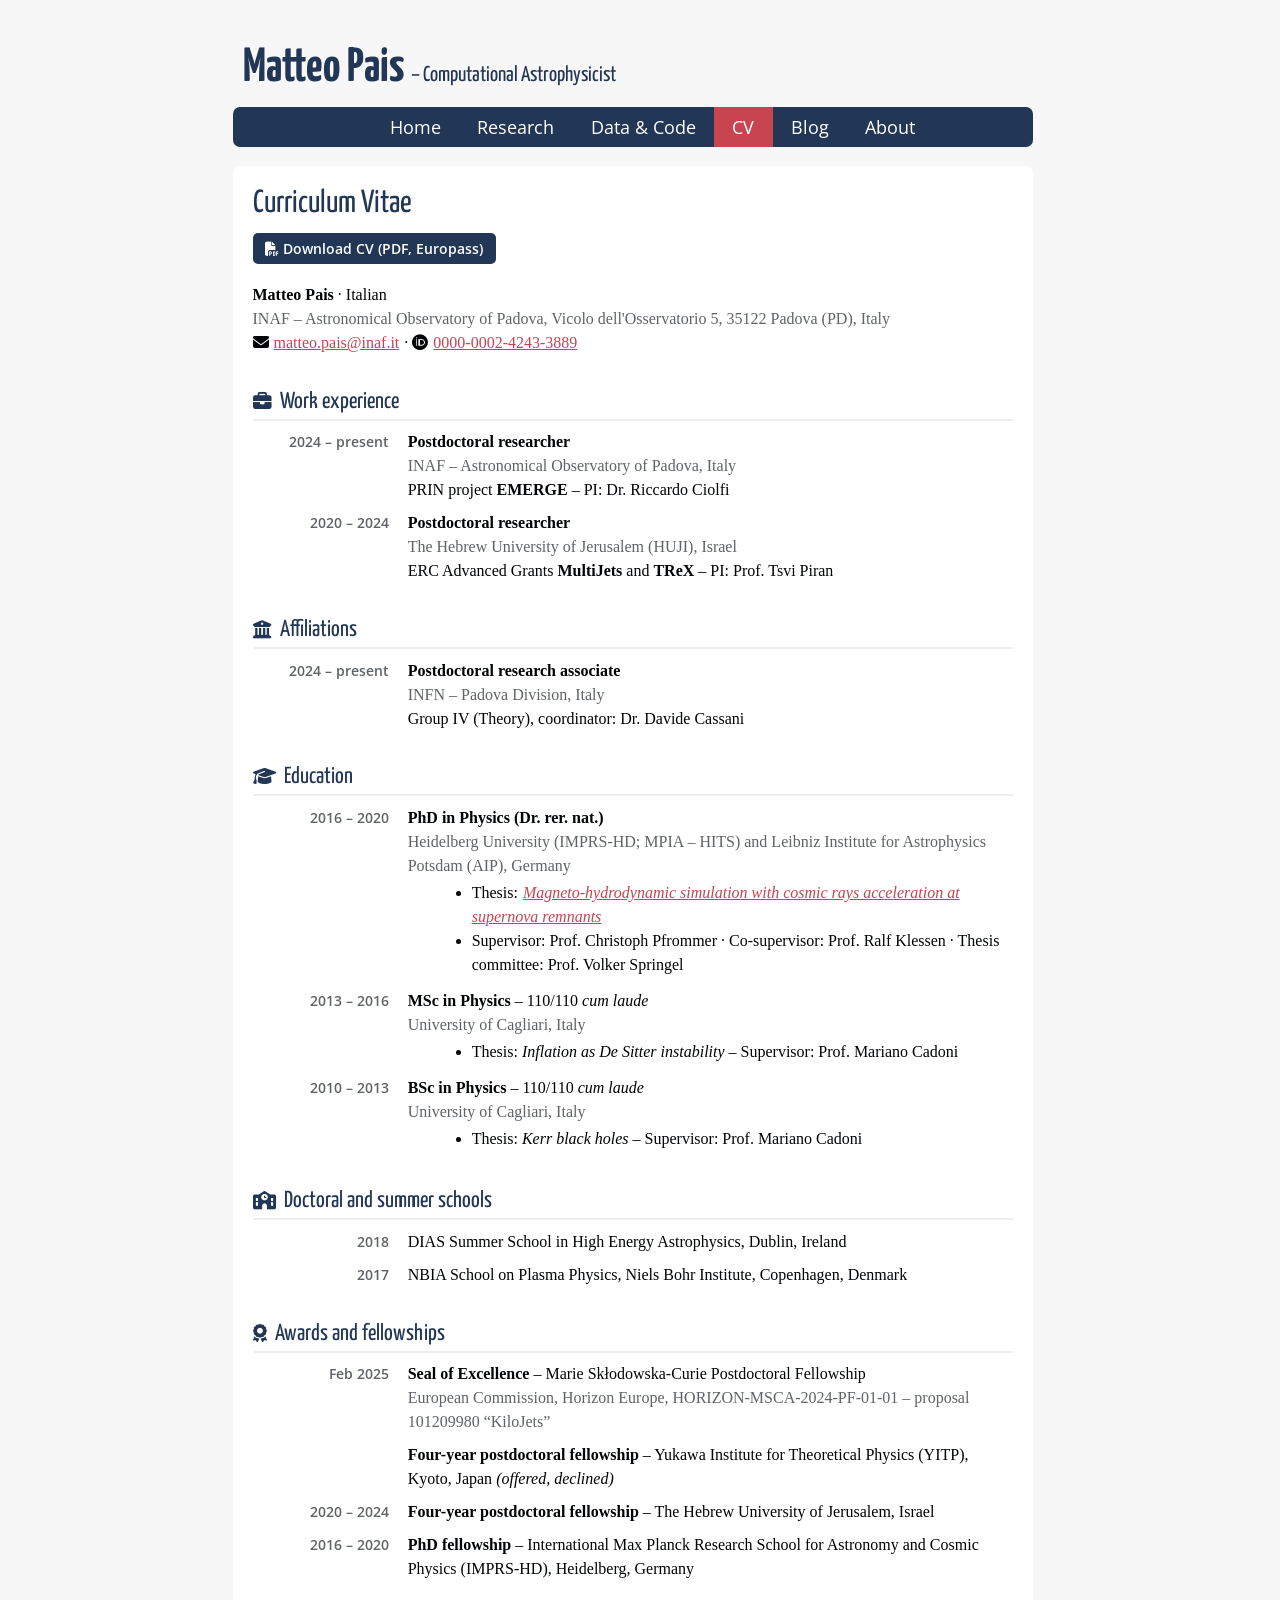
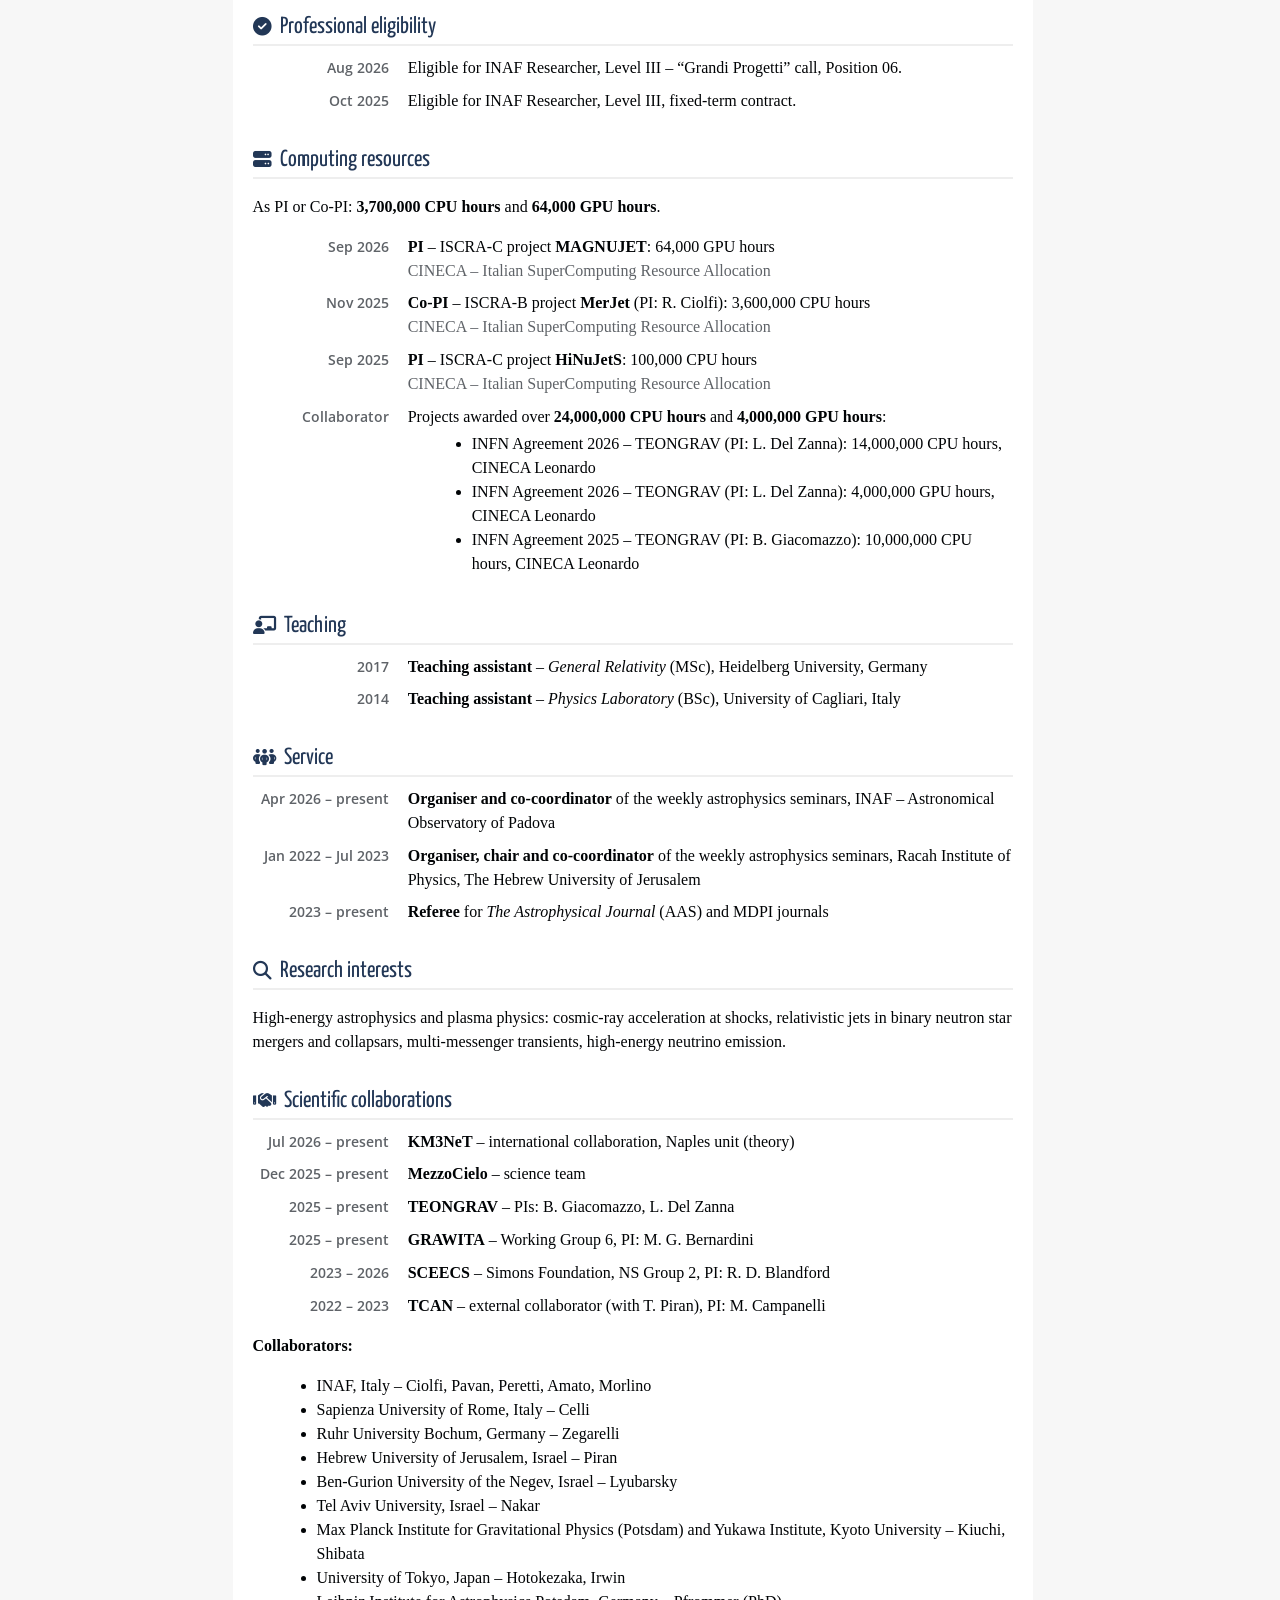
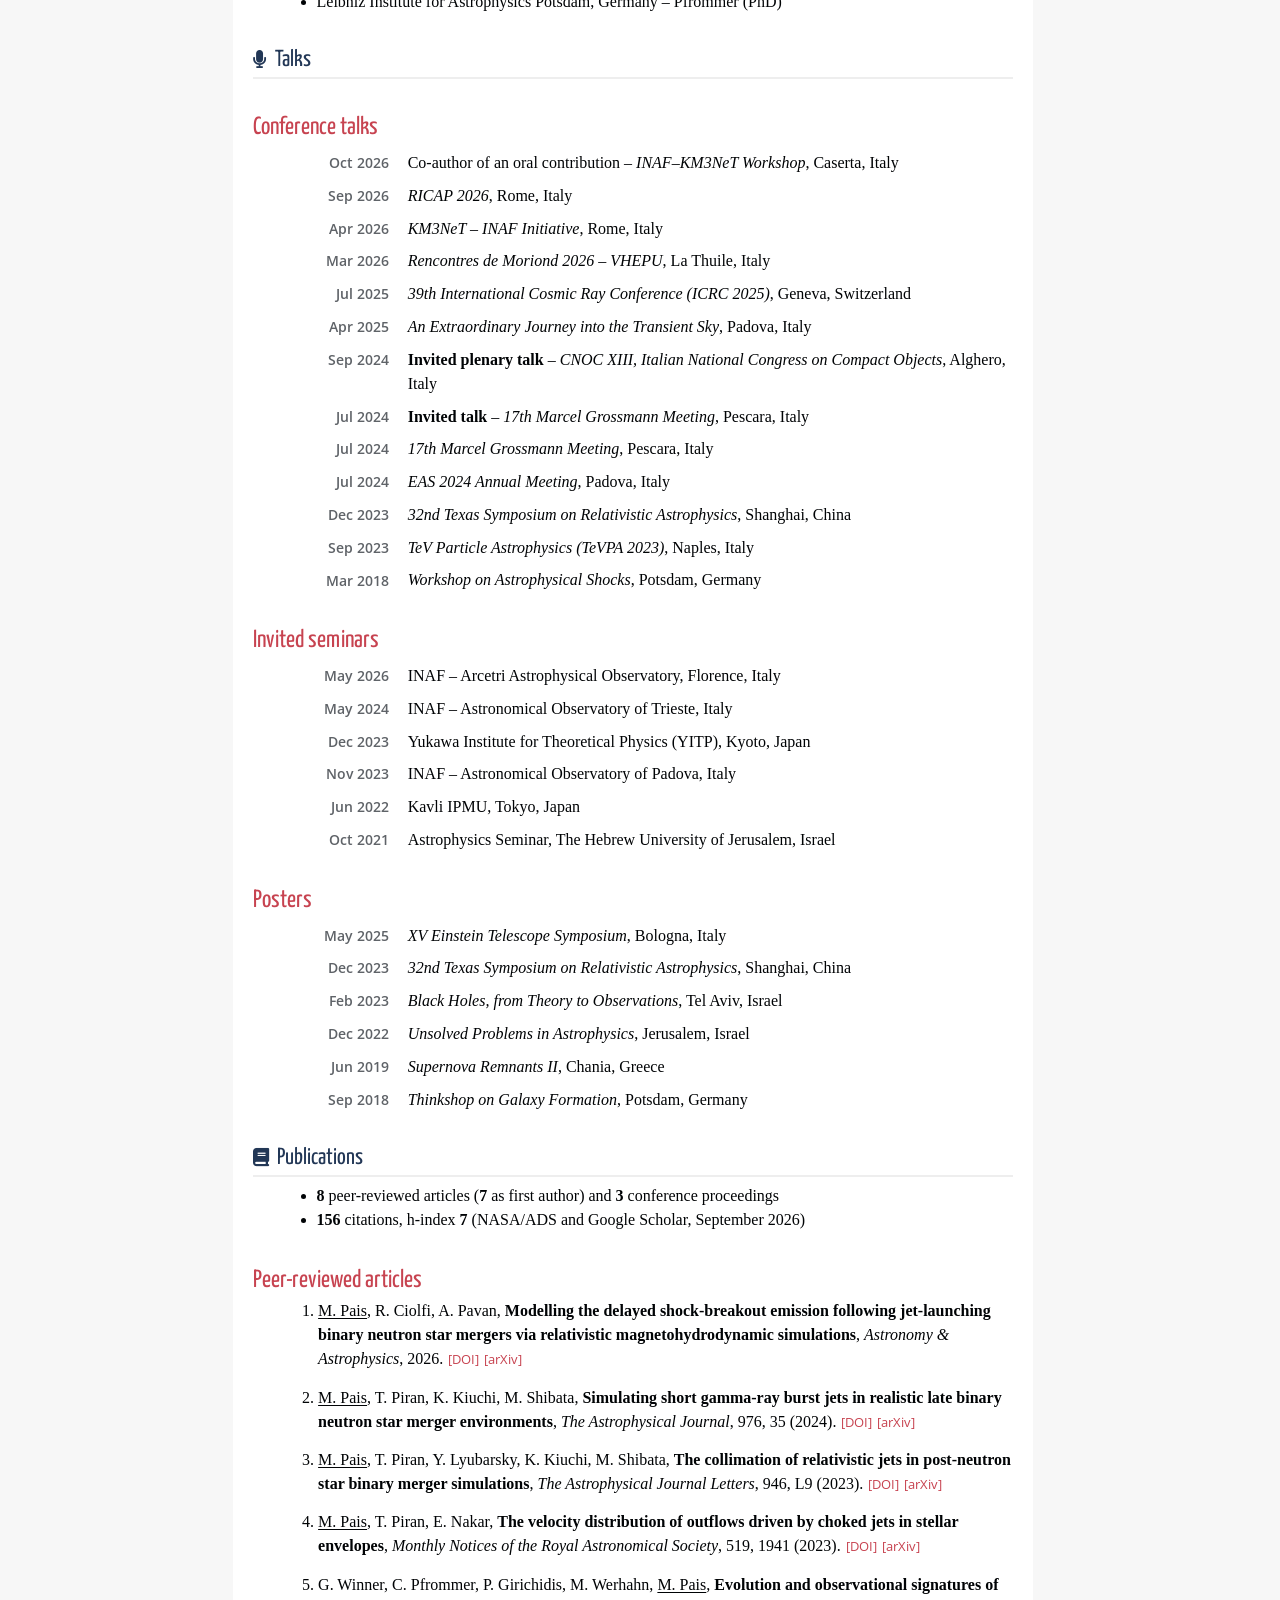
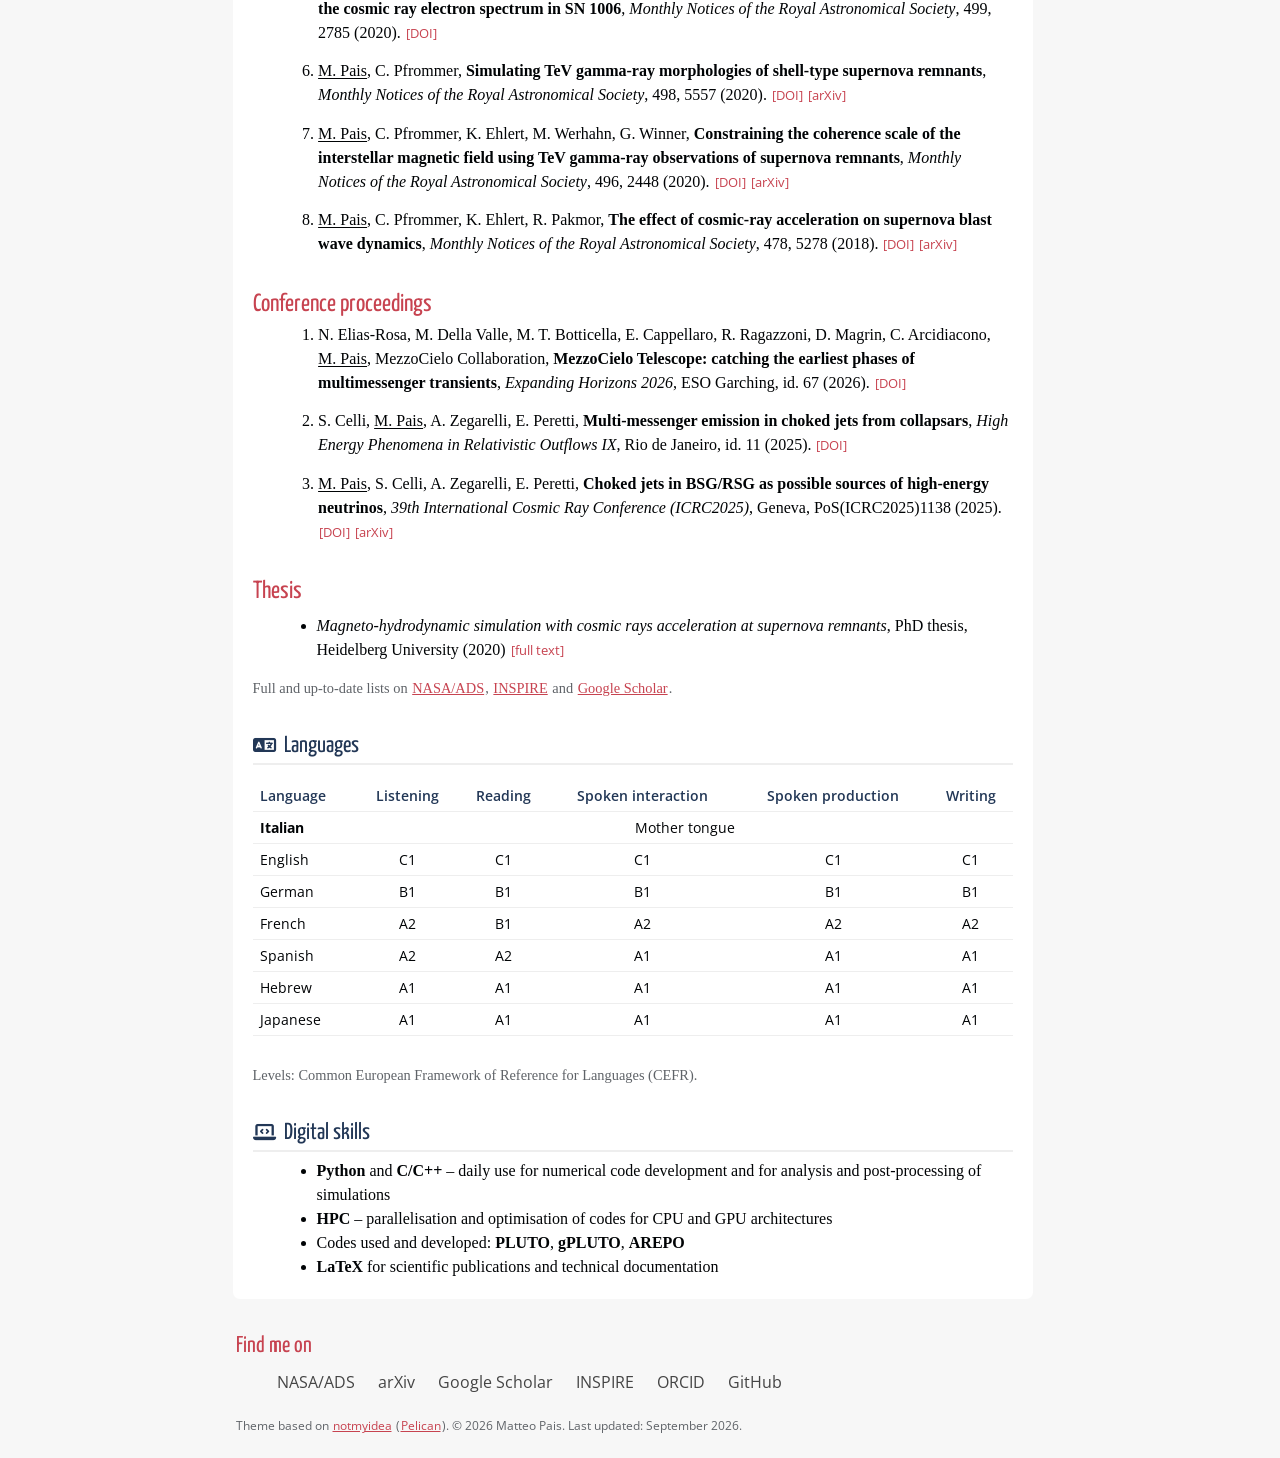
==== commit 2ac31c5c: "Remove evaluation scores and academic references from CV - Drop INAF eligibility scores and MSCA Sea" ====
--- a/cv.html
+++ b/cv.html
@@ -82,7 +82,7 @@
 <h2 class="cv-section"><i class="fa-solid fa-award"></i> Awards and fellowships</h2>
 <dl class="cv">
   <dt>Feb 2025</dt>
-  <dd><strong>Seal of Excellence</strong> – Marie Skłodowska-Curie Postdoctoral Fellowship<br><span class='org'>European Commission, Horizon Europe, HORIZON-MSCA-2024-PF-01-01 – proposal 101209980 “KiloJets”</span><br>Score: <strong>85.6/100</strong></dd>
+  <dd><strong>Seal of Excellence</strong> – Marie Skłodowska-Curie Postdoctoral Fellowship<br><span class='org'>European Commission, Horizon Europe, HORIZON-MSCA-2024-PF-01-01 – proposal 101209980 “KiloJets”</span></dd>
   <dt></dt>
   <dd><strong>Four-year postdoctoral fellowship</strong> – Yukawa Institute for Theoretical Physics (YITP), Kyoto, Japan <em>(offered, declined)</em></dd>
   <dt>2020 – 2024</dt>
@@ -93,9 +93,9 @@
 <h2 class="cv-section"><i class="fa-solid fa-circle-check"></i> Professional eligibility</h2>
 <dl class="cv">
   <dt>Aug 2026</dt>
-  <dd>Eligible for INAF Researcher, Level III – “Grandi Progetti” call, Position 06. Score: <strong>79/100</strong></dd>
+  <dd>Eligible for INAF Researcher, Level III – “Grandi Progetti” call, Position 06.</dd>
   <dt>Oct 2025</dt>
-  <dd>Eligible for INAF Researcher, Level III, fixed-term contract. Score: <strong>56/60</strong></dd>
+  <dd>Eligible for INAF Researcher, Level III, fixed-term contract.</dd>
 </dl>
 <h2 class="cv-section" id="computing"><i class="fa-solid fa-server"></i> Computing resources</h2>
 <p>As PI or Co-PI: <strong>3,700,000 CPU hours</strong> and <strong>64,000 GPU hours</strong>.</p>
@@ -263,15 +263,6 @@
   <li>Codes used and developed: <strong>PLUTO</strong>, <strong>gPLUTO</strong>, <strong>AREPO</strong></li>
   <li><strong>LaTeX</strong> for scientific publications and technical documentation</li>
 </ul>
-<h2 class="cv-section"><i class="fa-solid fa-address-book"></i> References</h2>
-<ul class="compact">
-  <li>Prof. Tsvi Piran – The Hebrew University of Jerusalem</li>
-  <li>Dr. Riccardo Ciolfi – INAF, Astronomical Observatory of Padova</li>
-  <li>Prof. Christoph Pfrommer – AIP Potsdam and University of Potsdam</li>
-  <li>Prof. Mariano Cadoni – University of Cagliari and INFN</li>
-  <li>Prof. Silvia Celli – Sapienza University of Rome and INFN</li>
-</ul>
-<p class="small muted">Contact details available on request.</p>
   </section>
 
   <section id="extras" class="body">
